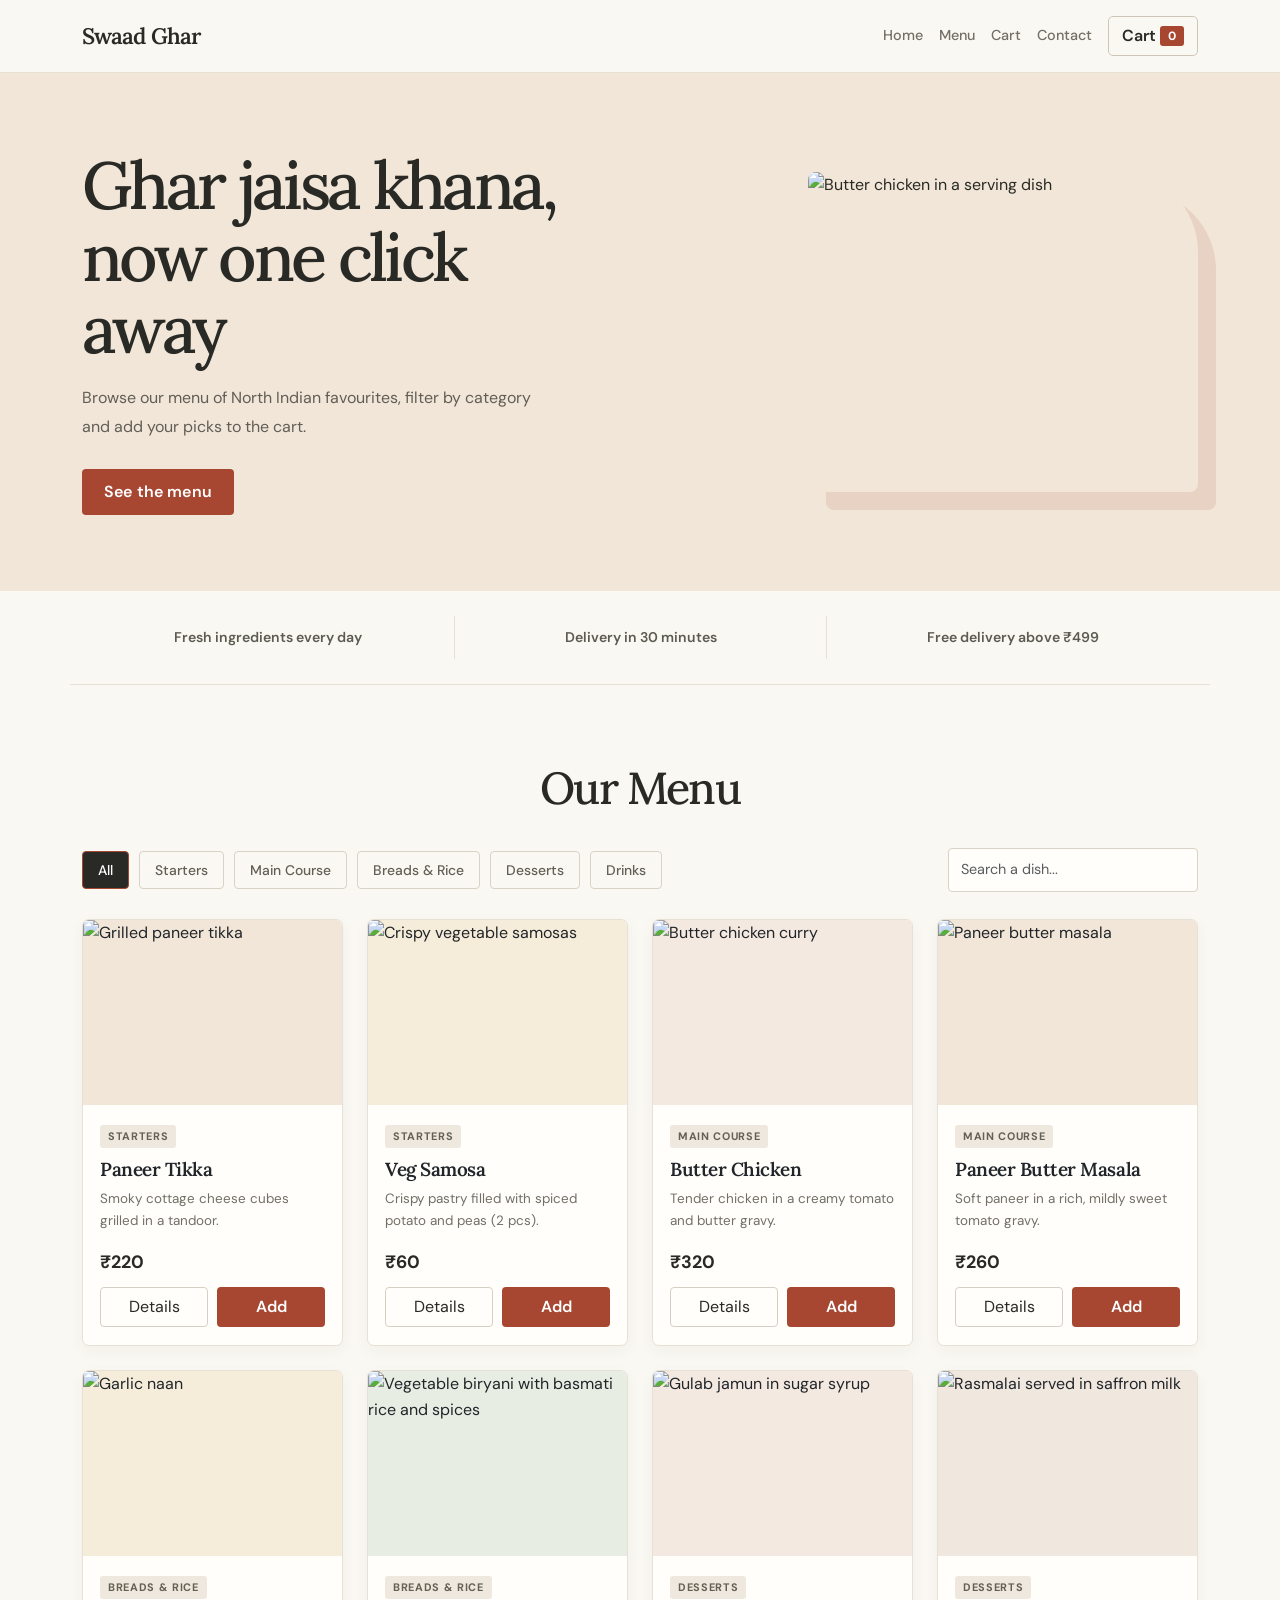
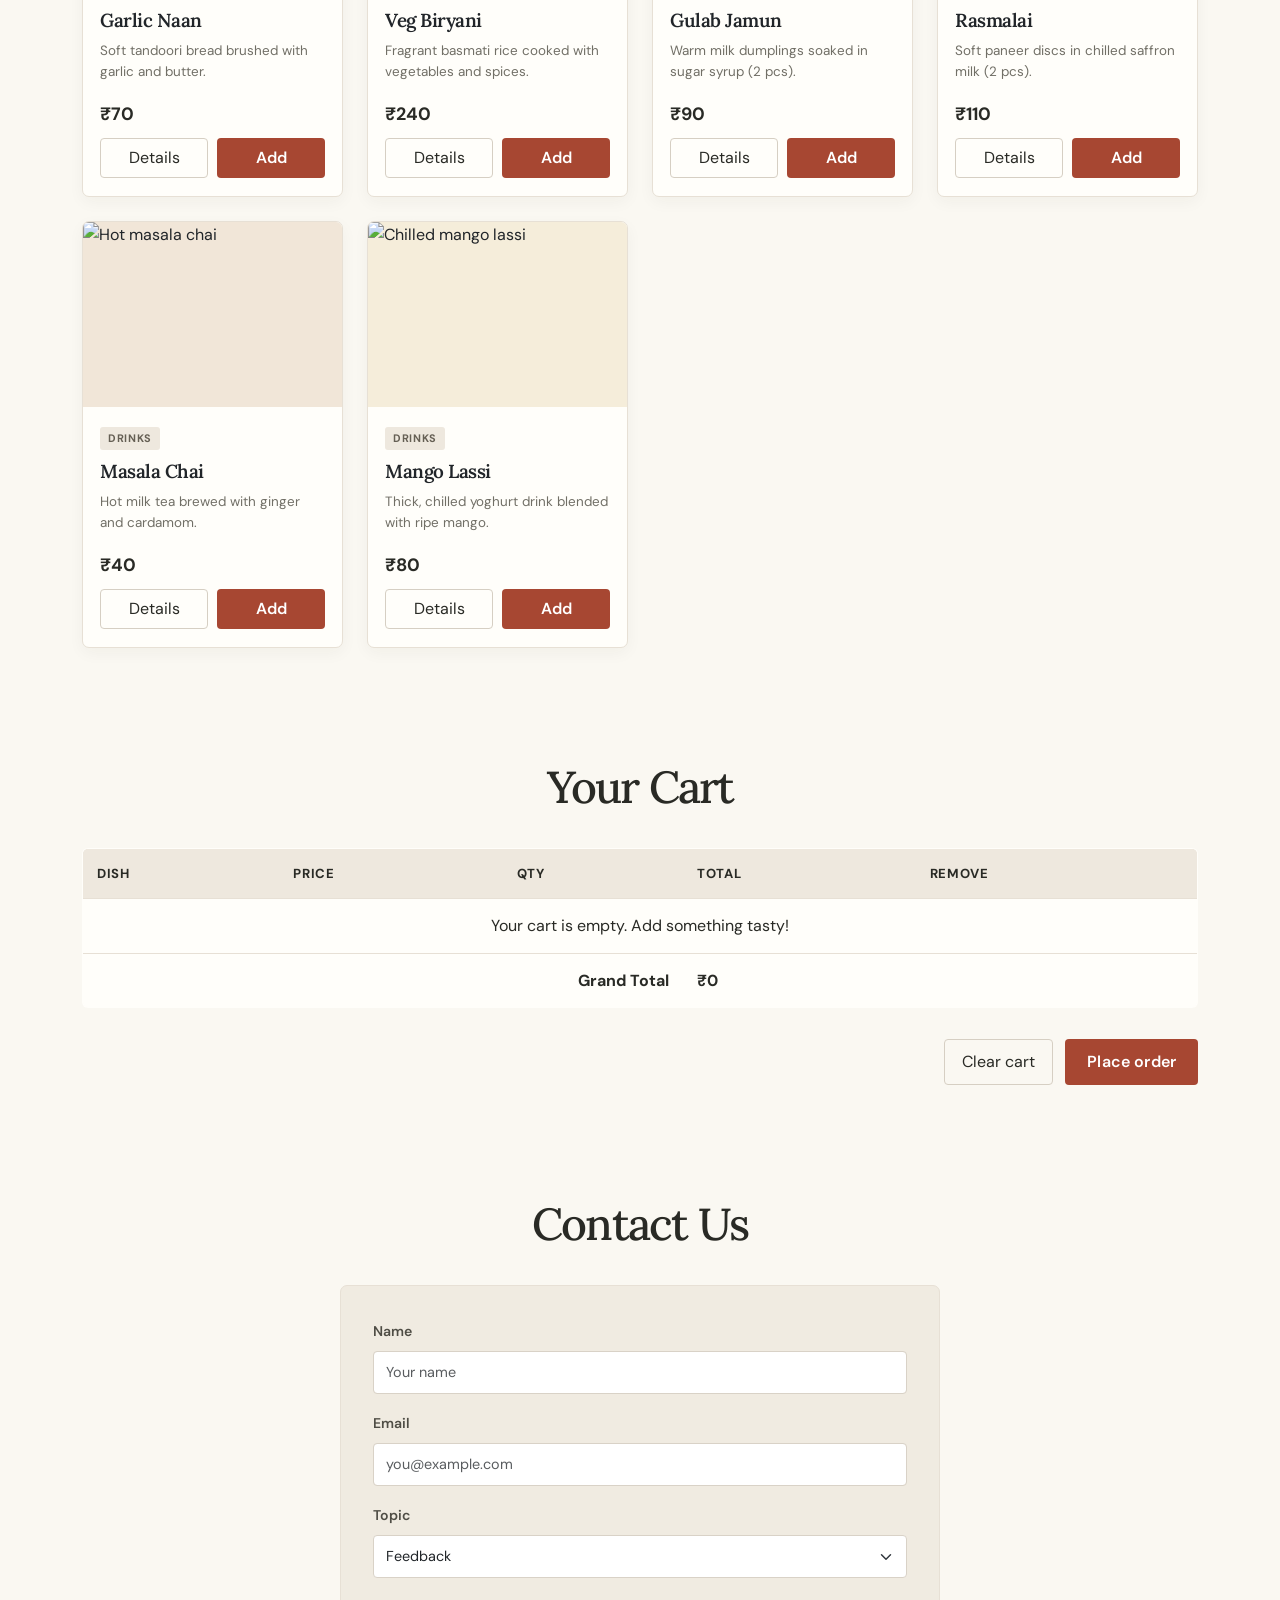
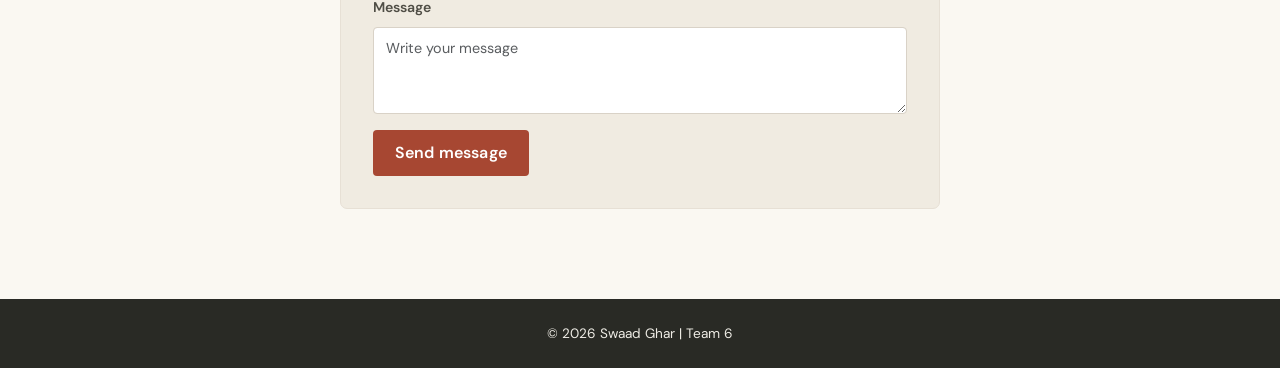
==== index.html @ ea2843ae "Rename index (2).html to index.html" ====
<!DOCTYPE html>
<html lang="en">
<head>
  <meta charset="UTF-8">
  <meta name="viewport" content="width=device-width, initial-scale=1">
  <title>Swaad Ghar - Indian Food Showcase</title>

  <link rel="preconnect" href="https://fonts.googleapis.com">
  <link rel="preconnect" href="https://fonts.gstatic.com" crossorigin>
  <link href="https://fonts.googleapis.com/css2?family=DM+Sans:wght@400;500;600;700&family=Lora:wght@500;600;700&display=swap" rel="stylesheet">
  <!-- Bootstrap 5 CSS -->
  <link href="https://cdn.jsdelivr.net/npm/bootstrap@5.3.3/dist/css/bootstrap.min.css" rel="stylesheet">
  <!-- Our own CSS -->
  <link rel="stylesheet" href="style (3).css">
</head>
<body>

  <!-- ===== NAVBAR (Bootstrap navbar + responsive collapse) ===== -->
  <nav class="navbar navbar-expand-md sticky-top">
    <div class="container">
      <a class="navbar-brand" href="#home">Swaad Ghar</a>
      <button class="navbar-toggler" type="button" data-bs-toggle="collapse" data-bs-target="#menuLinks">
        <span class="navbar-toggler-icon"></span>
      </button>
      <div class="collapse navbar-collapse" id="menuLinks">
        <ul class="navbar-nav ms-auto align-items-md-center">
          <li class="nav-item"><a class="nav-link" href="#home">Home</a></li>
          <li class="nav-item"><a class="nav-link" href="#menu">Menu</a></li>
          <li class="nav-item"><a class="nav-link" href="#cart">Cart</a></li>
          <li class="nav-item"><a class="nav-link" href="#contact">Contact</a></li>
          <li class="nav-item ms-md-2">
            <a class="btn btn-cart-nav" href="#cart">Cart <span id="cartCount" class="badge">0</span></a>
          </li>
        </ul>
      </div>
    </div>
  </nav>

  <!-- ===== HERO (Flexbox) ===== -->
  <header id="home" class="hero">
    <div class="container hero-flex">
      <div class="hero-text">
        <h1>Ghar jaisa khana, now one click away</h1>
        <p>Browse our menu of North Indian favourites, filter by category and add your picks to the cart.</p>
        <a href="#menu" class="btn btn-main">See the menu</a>
      </div>
      <img class="hero-image" src="images/download%20(2).jpg" alt="Butter chicken in a serving dish">
    </div>
  </header>

  <!-- ===== FEATURES (CSS Grid + HTML list) ===== -->
  <section class="container features">
    <ul class="feature-grid">
      <li class="feature-item bg-mint">Fresh ingredients every day</li>
      <li class="feature-item bg-lavender">Delivery in 30 minutes</li>
      <li class="feature-item bg-butter">Free delivery above ₹499</li>
    </ul>
  </section>

  <!-- ===== MENU / PRODUCTS ===== -->
  <section id="menu" class="container section">
    <h2 class="section-title">Our Menu</h2>

    <!-- Filter buttons + search -->
    <div class="filter-bar">
      <div class="filter-buttons">
        <button class="filter-btn active" data-category="all">All</button>
        <button class="filter-btn" data-category="starters">Starters</button>
        <button class="filter-btn" data-category="main">Main Course</button>
        <button class="filter-btn" data-category="bread">Breads &amp; Rice</button>
        <button class="filter-btn" data-category="dessert">Desserts</button>
        <button class="filter-btn" data-category="drink">Drinks</button>
      </div>
      <input type="text" id="searchBox" class="form-control search-box" placeholder="Search a dish...">
    </div>

    <!-- Bootstrap grid of cards: 1 column on mobile, 2 on tablet, 4 on desktop -->
    <div class="row row-cols-1 row-cols-sm-2 row-cols-lg-4 g-4" id="productList">

      <div class="col item" data-category="starters">
        <div class="card food-card h-100">
          <img class="food-img bg-peach" src="images/download.jpg" alt="Grilled paneer tikka">
          <div class="card-body">
            <span class="badge category-badge">Starters</span>
            <h5 class="card-title">Paneer Tikka</h5>
            <p class="card-text">Smoky cottage cheese cubes grilled in a tandoor.</p>
            <p class="price">₹220</p>
            <div class="btn-row">
              <button class="btn btn-details" data-bs-toggle="modal" data-bs-target="#detailModal">Details</button>
              <button class="btn btn-add">Add</button>
            </div>
          </div>
        </div>
      </div>

      <div class="col item" data-category="starters">
        <div class="card food-card h-100">
          <img class="food-img bg-butter" src="images/download%20(1).jpg" alt="Crispy vegetable samosas">
          <div class="card-body">
            <span class="badge category-badge">Starters</span>
            <h5 class="card-title">Veg Samosa</h5>
            <p class="card-text">Crispy pastry filled with spiced potato and peas (2 pcs).</p>
            <p class="price">₹60</p>
            <div class="btn-row">
              <button class="btn btn-details" data-bs-toggle="modal" data-bs-target="#detailModal">Details</button>
              <button class="btn btn-add">Add</button>
            </div>
          </div>
        </div>
      </div>

      <div class="col item" data-category="main">
        <div class="card food-card h-100">
          <img class="food-img bg-pink" src="images/download%20(2).jpg" alt="Butter chicken curry">
          <div class="card-body">
            <span class="badge category-badge">Main Course</span>
            <h5 class="card-title">Butter Chicken</h5>
            <p class="card-text">Tender chicken in a creamy tomato and butter gravy.</p>
            <p class="price">₹320</p>
            <div class="btn-row">
              <button class="btn btn-details" data-bs-toggle="modal" data-bs-target="#detailModal">Details</button>
              <button class="btn btn-add">Add</button>
            </div>
          </div>
        </div>
      </div>

      <div class="col item" data-category="main">
        <div class="card food-card h-100">
          <img class="food-img bg-peach" src="images/download%20(3).jpg" alt="Paneer butter masala">
          <div class="card-body">
            <span class="badge category-badge">Main Course</span>
            <h5 class="card-title">Paneer Butter Masala</h5>
            <p class="card-text">Soft paneer in a rich, mildly sweet tomato gravy.</p>
            <p class="price">₹260</p>
            <div class="btn-row">
              <button class="btn btn-details" data-bs-toggle="modal" data-bs-target="#detailModal">Details</button>
              <button class="btn btn-add">Add</button>
            </div>
          </div>
        </div>
      </div>

      <div class="col item" data-category="bread">
        <div class="card food-card h-100">
          <img class="food-img bg-butter" src="images/download%20(4).jpg" alt="Garlic naan">
          <div class="card-body">
            <span class="badge category-badge">Breads &amp; Rice</span>
            <h5 class="card-title">Garlic Naan</h5>
            <p class="card-text">Soft tandoori bread brushed with garlic and butter.</p>
            <p class="price">₹70</p>
            <div class="btn-row">
              <button class="btn btn-details" data-bs-toggle="modal" data-bs-target="#detailModal">Details</button>
              <button class="btn btn-add">Add</button>
            </div>
          </div>
        </div>
      </div>

      <div class="col item" data-category="bread">
        <div class="card food-card h-100">
          <img class="food-img bg-mint" src="images/download%20(5).jpg" alt="Vegetable biryani with basmati rice and spices">
          <div class="card-body">
            <span class="badge category-badge">Breads &amp; Rice</span>
            <h5 class="card-title">Veg Biryani</h5>
            <p class="card-text">Fragrant basmati rice cooked with vegetables and spices.</p>
            <p class="price">₹240</p>
            <div class="btn-row">
              <button class="btn btn-details" data-bs-toggle="modal" data-bs-target="#detailModal">Details</button>
              <button class="btn btn-add">Add</button>
            </div>
          </div>
        </div>
      </div>

      <div class="col item" data-category="dessert">
        <div class="card food-card h-100">
          <img class="food-img bg-pink" src="images/download%20(6).jpg" alt="Gulab jamun in sugar syrup">
          <div class="card-body">
            <span class="badge category-badge">Desserts</span>
            <h5 class="card-title">Gulab Jamun</h5>
            <p class="card-text">Warm milk dumplings soaked in sugar syrup (2 pcs).</p>
            <p class="price">₹90</p>
            <div class="btn-row">
              <button class="btn btn-details" data-bs-toggle="modal" data-bs-target="#detailModal">Details</button>
              <button class="btn btn-add">Add</button>
            </div>
          </div>
        </div>
      </div>

      <div class="col item" data-category="dessert">
        <div class="card food-card h-100">
          <img class="food-img bg-lavender" src="images/download%20(7).jpg" alt="Rasmalai served in saffron milk">
          <div class="card-body">
            <span class="badge category-badge">Desserts</span>
            <h5 class="card-title">Rasmalai</h5>
            <p class="card-text">Soft paneer discs in chilled saffron milk (2 pcs).</p>
            <p class="price">₹110</p>
            <div class="btn-row">
              <button class="btn btn-details" data-bs-toggle="modal" data-bs-target="#detailModal">Details</button>
              <button class="btn btn-add">Add</button>
            </div>
          </div>
        </div>
      </div>

      <div class="col item" data-category="drink">
        <div class="card food-card h-100">
          <img class="food-img bg-peach" src="images/download%20(8).jpg" alt="Hot masala chai">
          <div class="card-body">
            <span class="badge category-badge">Drinks</span>
            <h5 class="card-title">Masala Chai</h5>
            <p class="card-text">Hot milk tea brewed with ginger and cardamom.</p>
            <p class="price">₹40</p>
            <div class="btn-row">
              <button class="btn btn-details" data-bs-toggle="modal" data-bs-target="#detailModal">Details</button>
              <button class="btn btn-add">Add</button>
            </div>
          </div>
        </div>
      </div>

      <div class="col item" data-category="drink">
        <div class="card food-card h-100">
          <img class="food-img bg-butter" src="images/download%20(9).jpg" alt="Chilled mango lassi">
          <div class="card-body">
            <span class="badge category-badge">Drinks</span>
            <h5 class="card-title">Mango Lassi</h5>
            <p class="card-text">Thick, chilled yoghurt drink blended with ripe mango.</p>
            <p class="price">₹80</p>
            <div class="btn-row">
              <button class="btn btn-details" data-bs-toggle="modal" data-bs-target="#detailModal">Details</button>
              <button class="btn btn-add">Add</button>
            </div>
          </div>
        </div>
      </div>

    </div>

    <p id="noResult" class="text-center mt-4">No dishes found. Try another category or word.</p>
  </section>

  <!-- ===== CART (HTML Table) ===== -->
  <section id="cart" class="container section">
    <h2 class="section-title">Your Cart</h2>
    <div class="table-responsive">
      <table class="table cart-table">
        <thead>
          <tr>
            <th>Dish</th>
            <th>Price</th>
            <th>Qty</th>
            <th>Total</th>
            <th>Remove</th>
          </tr>
        </thead>
        <tbody id="cartBody">
          <tr id="emptyRow"><td colspan="5" class="text-center">Your cart is empty. Add something tasty!</td></tr>
        </tbody>
        <tfoot>
          <tr>
            <td colspan="3" class="text-end"><strong>Grand Total</strong></td>
            <td colspan="2"><strong id="grandTotal">₹0</strong></td>
          </tr>
        </tfoot>
      </table>
    </div>
    <div class="cart-actions">
      <button id="clearCart" class="btn btn-details">Clear cart</button>
      <button id="placeOrder" class="btn btn-main">Place order</button>
    </div>
    <p id="orderMsg" class="success-msg"></p>
  </section>

  <!-- ===== CONTACT FORM (HTML Form) ===== -->
  <section id="contact" class="container section">
    <h2 class="section-title">Contact Us</h2>
    <div class="form-box">
      <form id="contactForm">
        <div class="mb-3">
          <label for="name" class="form-label">Name</label>
          <input type="text" id="name" class="form-control" placeholder="Your name">
        </div>
        <div class="mb-3">
          <label for="email" class="form-label">Email</label>
          <input type="email" id="email" class="form-control" placeholder="you@example.com">
        </div>
        <div class="mb-3">
          <label for="topic" class="form-label">Topic</label>
          <select id="topic" class="form-select">
            <option>Feedback</option>
            <option>Order issue</option>
            <option>Bulk order</option>
          </select>
        </div>
        <div class="mb-3">
          <label for="message" class="form-label">Message</label>
          <textarea id="message" rows="3" class="form-control" placeholder="Write your message"></textarea>
        </div>
        <button type="submit" class="btn btn-main">Send message</button>
        <p id="formMsg" class="success-msg"></p>
      </form>
    </div>
  </section>

  <!-- ===== FOOTER ===== -->
  <footer class="footer">
    <p>&copy; 2026 Swaad Ghar | Team 6</p>
  </footer>

  <!-- ===== DETAILS MODAL (Bootstrap) ===== -->
  <div class="modal fade" id="detailModal" tabindex="-1">
    <div class="modal-dialog modal-dialog-centered">
      <div class="modal-content">
        <div class="modal-header">
          <h5 class="modal-title" id="modalTitle"></h5>
          <button type="button" class="btn-close" data-bs-dismiss="modal"></button>
        </div>
        <div class="modal-body text-center">
          <img id="modalImg" class="modal-image" alt="">
          <p><span id="modalCat" class="badge category-badge"></span></p>
          <p id="modalDesc"></p>
          <p class="price" id="modalPrice"></p>
        </div>
        <div class="modal-footer">
          <button class="btn btn-add" id="modalAdd" data-bs-dismiss="modal">Add to cart</button>
        </div>
      </div>
    </div>
  </div>

  <!-- jQuery + Bootstrap JS -->
  <script src="https://code.jquery.com/jquery-3.7.1.min.js"></script>
  <script src="https://cdn.jsdelivr.net/npm/bootstrap@5.3.3/dist/js/bootstrap.bundle.min.js"></script>

  <script>
    $(document).ready(function () {

      var cart = [];          // list of {name, price, qty}
      var currentDish = null; // dish shown in the modal

      // Show price as rupees, e.g. 1250 -> ₹1,250
      function rupees(n) {
        return "₹" + n.toLocaleString("en-IN");
      }

      // Read dish details from a card using jQuery selectors
      function getDish(card) {
        return {
          name: card.find(".card-title").text(),
          price: parseInt(card.find(".price").text().replace("₹", "")),
          desc: card.find(".card-text").text(),
          cat: card.find(".category-badge").text(),
          image: card.find(".food-img").attr("src"),
          imageAlt: card.find(".food-img").attr("alt") || ""
        };
      }

      // ---------- 1. FILTER BY CATEGORY ----------
      $(".filter-btn").click(function () {
        $(".filter-btn").removeClass("active");
        $(this).addClass("active");

        var category = $(this).data("category");
        $("#searchBox").val("");

        if (category === "all") {
          $(".item").show();
        } else {
          $(".item").hide();
          $(".item[data-category='" + category + "']").show();
        }
        checkEmpty();
      });

      // ---------- 2. SEARCH ----------
      $("#searchBox").on("keyup", function () {
        var text = $(this).val().toLowerCase();
        $(".filter-btn").removeClass("active");
        $(".filter-btn[data-category='all']").addClass("active");

        $(".item").each(function () {
          var name = $(this).find(".card-title").text().toLowerCase();
          $(this).toggle(name.indexOf(text) > -1);
        });
        checkEmpty();
      });

      function checkEmpty() {
        $("#noResult").toggle($(".item:visible").length === 0);
      }

      // ---------- 3. DETAILS MODAL ----------
      $(".btn-details[data-bs-toggle]").click(function () {
        currentDish = getDish($(this).closest(".card"));
        $("#modalTitle").text(currentDish.name);
        if (currentDish.image) {
          $("#modalImg").attr("src", currentDish.image).attr("alt", currentDish.imageAlt).show();
        } else {
          $("#modalImg").hide();
        }
        $("#modalCat").text(currentDish.cat);
        $("#modalDesc").text(currentDish.desc);
        $("#modalPrice").text(rupees(currentDish.price));
      });

      $("#modalAdd").click(function () {
        addToCart(currentDish);
      });

      // ---------- 4. CART ----------
      $(".btn-add").not("#modalAdd").click(function () {
        addToCart(getDish($(this).closest(".card")));
      });

      function addToCart(dish) {
        var found = false;
        $.each(cart, function (i, item) {
          if (item.name === dish.name) {
            item.qty++;
            found = true;
          }
        });
        if (!found) {
          cart.push({ name: dish.name, price: dish.price, qty: 1 });
        }
        showCart();
      }

      function showCart() {
        $("#cartBody").empty();   // clear old rows
        var total = 0, count = 0;

        if (cart.length === 0) {
          $("#cartBody").append('<tr><td colspan="5" class="text-center">Your cart is empty. Add something tasty!</td></tr>');
        }

        $.each(cart, function (i, item) {
          var rowTotal = item.price * item.qty;
          total += rowTotal;
          count += item.qty;
          $("#cartBody").append(
            "<tr>" +
              "<td>" + item.name + "</td>" +
              "<td>" + rupees(item.price) + "</td>" +
              "<td>" + item.qty + "</td>" +
              "<td>" + rupees(rowTotal) + "</td>" +
              '<td><button class="btn btn-remove" data-index="' + i + '">X</button></td>' +
            "</tr>"
          );
        });

        $("#grandTotal").text(rupees(total));
        $("#cartCount").text(count);
      }

      // Remove button (rows are created later, so we use event delegation)
      $("#cartBody").on("click", ".btn-remove", function () {
        cart.splice($(this).data("index"), 1);
        showCart();
      });

      $("#clearCart").click(function () {
        cart = [];
        $("#orderMsg").hide();
        showCart();
      });

      $("#placeOrder").click(function () {
        if (cart.length === 0) {
          $("#orderMsg").text("Please add at least one dish first.").addClass("error").fadeIn();
        } else {
          $("#orderMsg").text("Thank you! Your order of " + $("#grandTotal").text() + " has been placed.").removeClass("error").fadeIn();
          cart = [];
          showCart();
        }
      });

      // ---------- 5. CONTACT FORM ----------
      $("#contactForm").submit(function (e) {
        e.preventDefault();
        var name = $("#name").val().trim();
        var email = $("#email").val().trim();
        var message = $("#message").val().trim();

        if (name === "" || email === "" || message === "") {
          $("#formMsg").text("Please fill in all the fields.").addClass("error").fadeIn();
        } else {
          $("#formMsg").text("Thanks " + name + ", we got your message!").removeClass("error").fadeIn();
          this.reset();
        }
      });

    });
  </script>
</body>
</html>
---- style (3).css ----
/* ===== Warm, restrained palette ===== */
:root {
  --peach: #f1e6d8;
  --mint: #e8ede3;
  --lavender: #f0e8df;
  --butter: #f5edda;
  --pink: #f4e9e1;
  --sky: #e8ece8;
  --text: #292a25;
  --muted: #716f66;
  --accent: #a74732;
  --accent-dark: #853a2a;
  --bg: #faf8f2;
  --line: #e7e0d5;
}

/* ===== Box model: every element counts padding + border inside its width ===== */
* {
  box-sizing: border-box;
}

body {
  margin: 0;
  font-family: "DM Sans", "Segoe UI", Arial, sans-serif;
  background-color: var(--bg);
  color: var(--text);
  line-height: 1.6;
}

h1,
h2,
h3,
.navbar-brand,
.card-title,
.modal-title {
  font-family: "Lora", Georgia, serif;
}

html {
  scroll-behavior: smooth;
  scroll-padding-top: 70px;   /* so sticky navbar does not hide section titles */
}

/* Background helper classes */
.bg-peach    { background-color: var(--peach); }
.bg-mint     { background-color: var(--mint); }
.bg-lavender { background-color: var(--lavender); }
.bg-butter   { background-color: var(--butter); }
.bg-pink     { background-color: var(--pink); }

/* ===== Navbar ===== */
.navbar {
  background-color: rgba(250, 248, 242, 0.97);
  padding: 13px 0;
  border-bottom: 1px solid var(--line);
}

.navbar-brand {
  font-size: 1.4rem;
  font-weight: 600;
  letter-spacing: -0.04em;
  color: var(--text);
}

.navbar-brand:hover {
  color: var(--accent-dark);
}

.nav-link {
  color: var(--muted);
  font-size: 0.9rem;
  font-weight: 500;
  padding: 8px 12px;
}

.nav-link:hover {
  color: var(--accent-dark);
}

.btn-cart-nav {
  background-color: transparent;
  color: var(--text);
  border: 1px solid #cfc5b7;
  border-radius: 5px;
  font-weight: 600;
  padding: 7px 13px;
}

.btn-cart-nav .badge {
  background-color: var(--accent);
  border-radius: 3px;
}

/* ===== Hero (Flexbox) ===== */
.hero {
  background-color: var(--peach);
  padding: 76px 0;
}

.hero-flex {
  display: flex;
  align-items: center;
  justify-content: space-between;
  gap: 30px;
}

.hero-text {
  max-width: 540px;
}

.hero-text h1 {
  max-width: 610px;
  font-size: clamp(2.8rem, 5.2vw, 4.6rem);
  font-weight: 500;
  line-height: 1.08;
  letter-spacing: -0.055em;
  margin-bottom: 20px;
}

.hero-text p {
  max-width: 480px;
  color: #625e55;
  font-size: 1rem;
  line-height: 1.8;
  margin-bottom: 27px;
}

.hero-image {
  width: min(36vw, 390px);
  height: 320px;
  border-radius: 8px 80px 8px 8px;
  object-fit: cover;
  box-shadow: 18px 18px 0 rgba(167, 71, 50, 0.12);
  flex-shrink: 0;
}

/* ===== Buttons ===== */
.btn-main {
  background-color: var(--accent);
  color: #fff;
  border: none;
  border-radius: 4px;
  padding: 11px 22px;
  font-weight: 600;
  letter-spacing: 0.01em;
}

.btn-main:hover {
  background-color: var(--accent-dark);
  color: #fff;
}

.btn-add {
  background-color: var(--accent);
  color: #fff;
  border-radius: 4px;
  padding: 7px 17px;
  font-weight: 600;
}

.btn-add:hover {
  background-color: var(--accent-dark);
  color: #fff;
}

.btn-details {
  background-color: transparent;
  color: var(--text);
  border: 1px solid #d6cfc3;
  border-radius: 4px;
  padding: 7px 17px;
}

.btn-details:hover {
  background-color: #eee8de;
  color: var(--text);
}

.btn-remove {
  background-color: #f4e9e1;
  color: var(--accent-dark);
  padding: 3px 11px;
  border-radius: 4px;
}

/* ===== Features (CSS Grid) ===== */
.features {
  margin-top: 0;
  padding-top: 25px;
  padding-bottom: 25px;
  border-bottom: 1px solid var(--line);
}

.feature-grid {
  list-style: none;       /* remove bullets */
  padding: 0;
  margin: 0;
  display: grid;
  grid-template-columns: repeat(3, 1fr);
  gap: 0;
}

.feature-item {
  padding: 10px 20px;
  text-align: center;
  font-size: 0.88rem;
  font-weight: 600;
  color: #5c5b52;
  background: transparent;
}

.feature-item + .feature-item {
  border-left: 1px solid var(--line);
}

/* ===== Sections ===== */
.section {
  padding-top: 76px;
  padding-bottom: 36px;
}

.section-title {
  text-align: center;
  font-size: clamp(2rem, 3.5vw, 2.8rem);
  font-weight: 500;
  letter-spacing: -0.04em;
  margin-bottom: 34px;
}

/* ===== Filter bar ===== */
.filter-bar {
  display: flex;
  flex-wrap: wrap;
  justify-content: space-between;
  align-items: center;
  gap: 15px;
  margin-bottom: 27px;
}

.filter-buttons {
  display: flex;
  flex-wrap: wrap;
  gap: 10px;
}

.filter-btn {
  background-color: transparent;
  border: 1px solid #d9d2c7;
  color: #625f56;
  border-radius: 4px;
  padding: 7px 15px;
  font-size: 0.87rem;
  font-weight: 500;
  cursor: pointer;
  transition: background-color 0.2s, color 0.2s, border-color 0.2s;
}

.filter-btn:hover {
  background-color: #eee8de;
}

.filter-btn.active {
  background-color: var(--text);
  border-color: var(--accent);
  color: #fff;
}

.search-box {
  max-width: 250px;
  border-radius: 4px;
  border: 1px solid #d9d2c7;
  background: #fffefa;
  padding: 9px 14px;
  font-size: 0.9rem;
}

.search-box:focus {
  border-color: var(--accent);
  box-shadow: 0 0 0 3px rgba(167, 71, 50, 0.1);
}

/* ===== Product cards ===== */
.food-card {
  border: 1px solid var(--line);
  border-radius: 7px;
  overflow: hidden;
  background-color: #fffefa;
  box-shadow: 0 5px 16px rgba(53, 43, 29, 0.045);
  transition: transform 0.22s ease, box-shadow 0.22s ease;
}

.food-card:hover {
  transform: translateY(-4px);
  box-shadow: 0 12px 24px rgba(53, 43, 29, 0.1);
}

.food-img {
  display: block;
  width: 100%;
  height: 185px;
  object-fit: cover;
  object-position: center;
}

.card-body {
  padding: 17px 17px 18px;
}

.category-badge {
  background-color: #eee8de;
  color: #655f54;
  font-size: 0.68rem;
  font-weight: 700;
  letter-spacing: 0.06em;
  text-transform: uppercase;
  border-radius: 3px;
  padding: 6px 8px;
}

.card-title {
  margin-top: 10px;
  font-size: 1.18rem;
  font-weight: 600;
  letter-spacing: -0.025em;
}

.card-text {
  min-height: 44px;
  color: var(--muted);
  font-size: 0.84rem;
  line-height: 1.6;
}

.price {
  font-size: 1.12rem;
  font-weight: 700;
  color: var(--text);
  margin-bottom: 10px;
}

.btn-row {
  display: flex;
  gap: 9px;
}

.btn-row .btn {
  flex: 1;
}

#noResult {
  display: none;
  background-color: var(--butter);
  padding: 16px;
  border-radius: 5px;
  color: var(--muted);
}

/* ===== Cart table ===== */
.cart-table {
  background-color: #fffefa;
  border-radius: 6px;
  overflow: hidden;
  --bs-table-bg: #fffefa;
  --bs-table-color: var(--text);
  border: 1px solid var(--line);
}

.cart-table thead {
  background-color: #eee8de;
  --bs-table-bg: #eee8de;
  color: #565249;
  font-size: 0.82rem;
  text-transform: uppercase;
  letter-spacing: 0.05em;
}

.cart-table th,
.cart-table td {
  padding: 14px;
  vertical-align: middle;
}

.cart-actions {
  display: flex;
  justify-content: flex-end;
  gap: 12px;
  margin-top: 15px;
}

/* ===== Form ===== */
.form-box {
  max-width: 600px;
  margin: 0 auto;
  background-color: #f0ebe1;
  padding: 32px;
  border: 1px solid var(--line);
  border-radius: 7px;
}

.form-label {
  color: #4f4d45;
  font-size: 0.88rem;
  font-weight: 600;
}

.form-control,
.form-select {
  border-radius: 4px;
  border: 1px solid #d9d2c7;
  padding: 10px 12px;
  font-size: 0.9rem;
}

.form-control:focus,
.form-select:focus {
  border-color: var(--accent);
  box-shadow: 0 0 0 3px rgba(167, 71, 50, 0.1);
}

/* Messages shown by jQuery */
.success-msg {
  display: none;
  margin-top: 15px;
  padding: 11px 14px;
  background-color: var(--mint);
  border-radius: 4px;
  font-size: 0.9rem;
}

.success-msg.error {
  background-color: var(--pink);
}

/* ===== Modal ===== */
.modal-image {
  display: block;
  width: 100%;
  max-height: 250px;
  object-fit: cover;
  border-radius: 5px;
  margin-bottom: 1rem;
}

.modal-content {
  border: 1px solid var(--line);
  border-radius: 7px;
  background-color: var(--bg);
}

.modal-header,
.modal-footer {
  border-color: var(--line);
}

.modal-title {
  font-size: 1.35rem;
}

.modal-body > p {
  color: var(--muted);
}

/* ===== Footer ===== */
.footer {
  margin-top: 54px;
  padding: 24px 20px;
  text-align: center;
  background-color: #292a25;
  color: #eeece5;
  font-size: 0.85rem;
}

.footer p {
  margin: 0;
}

/* ===== Responsive: Tablet ===== */
@media (max-width: 991px) {
  .hero-text h1 {
    font-size: 3rem;
  }

  .hero-image {
    width: 34vw;
    height: 280px;
  }
}

/* ===== Responsive: Mobile ===== */
@media (max-width: 767px) {
  .hero {
    padding: 48px 0 56px;
  }

  .hero-flex {
    flex-direction: column-reverse;   /* image on top, text below */
    text-align: center;
  }

  .hero-text h1 {
    max-width: 560px;
    margin-left: auto;
    margin-right: auto;
    font-size: clamp(2.5rem, 9vw, 3.6rem);
  }

  .hero-text p {
    margin-left: auto;
    margin-right: auto;
  }

  .hero-image {
    width: min(100%, 390px);
    height: 260px;
    border-radius: 6px 60px 6px 6px;
  }

  .feature-grid {
    grid-template-columns: 1fr;       /* stack the 3 boxes */
  }

  .feature-item + .feature-item {
    border-left: 0;
    border-top: 1px solid var(--line);
  }

  .filter-bar {
    flex-direction: column;
    align-items: stretch;
  }

  .search-box {
    max-width: 100%;
  }

  .cart-actions {
    justify-content: center;
  }

  .form-box {
    padding: 22px;
  }

  .food-img {
    height: 210px;
  }
}
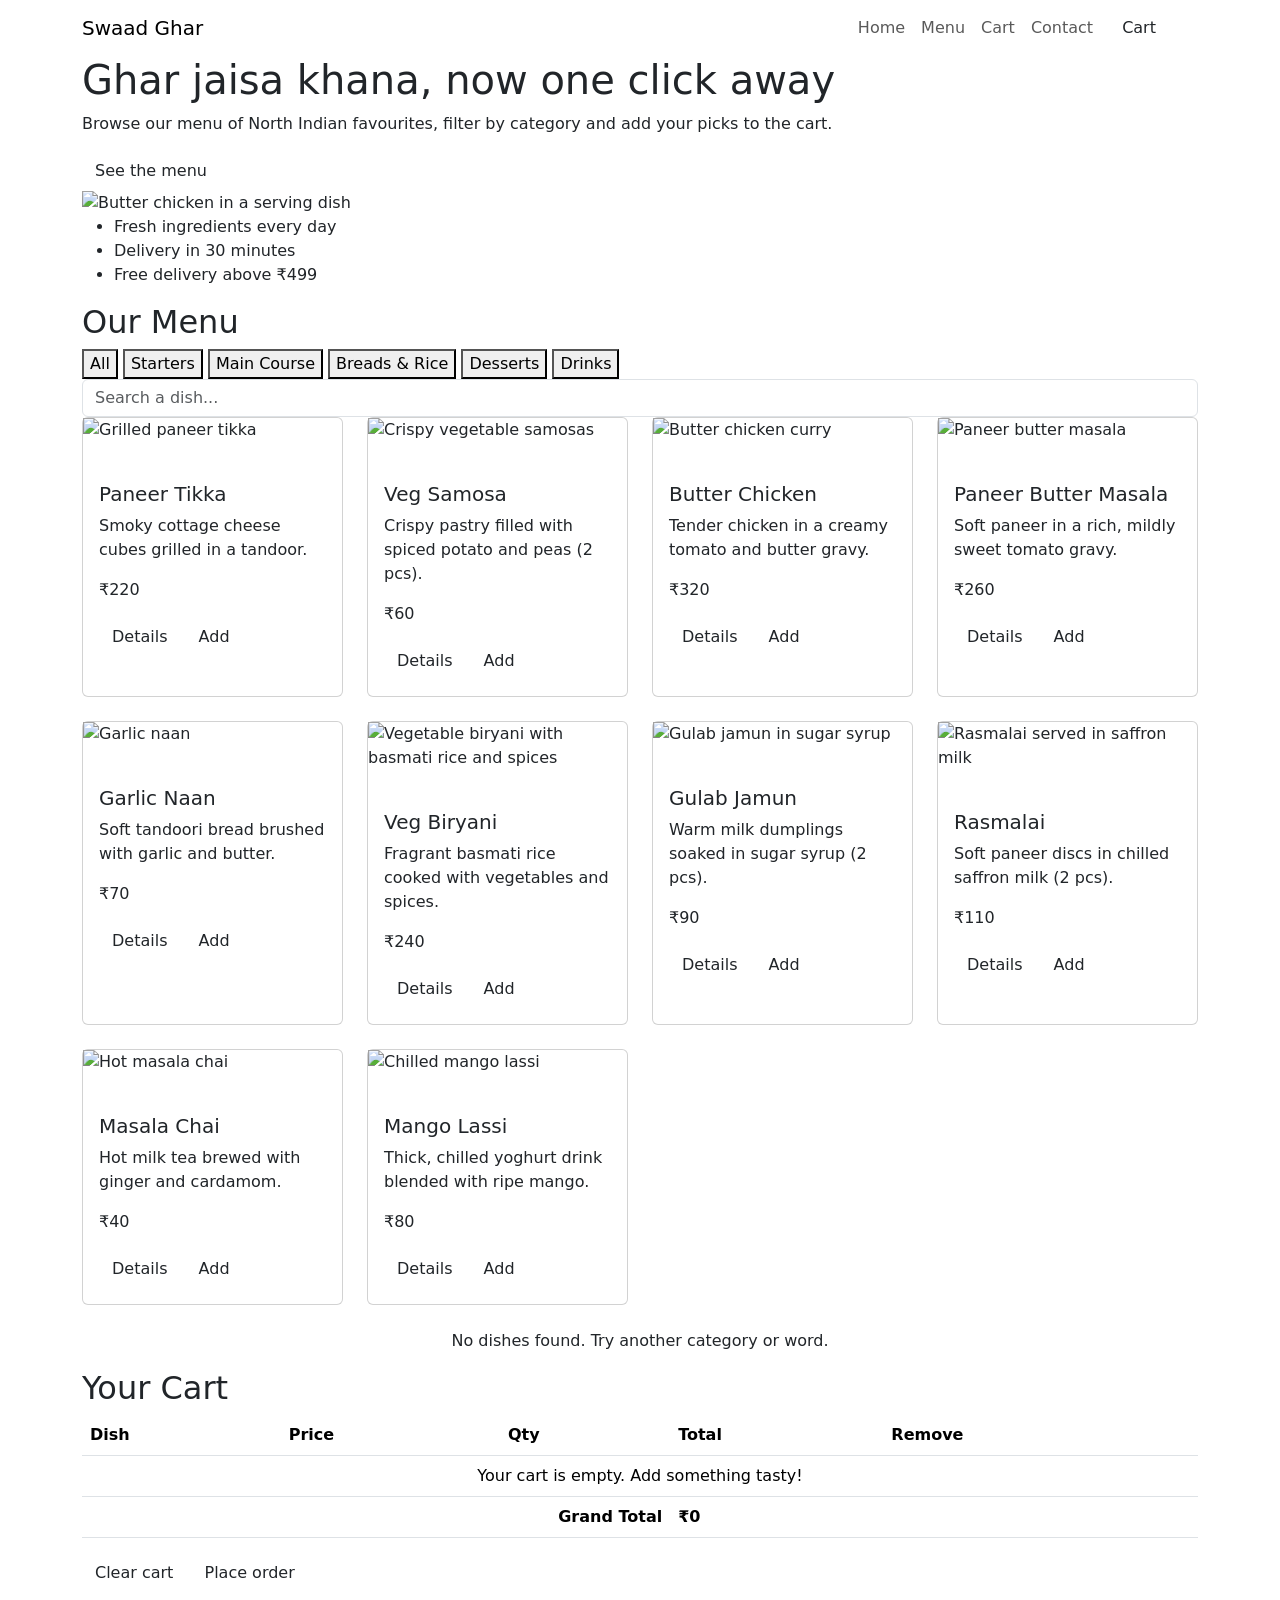
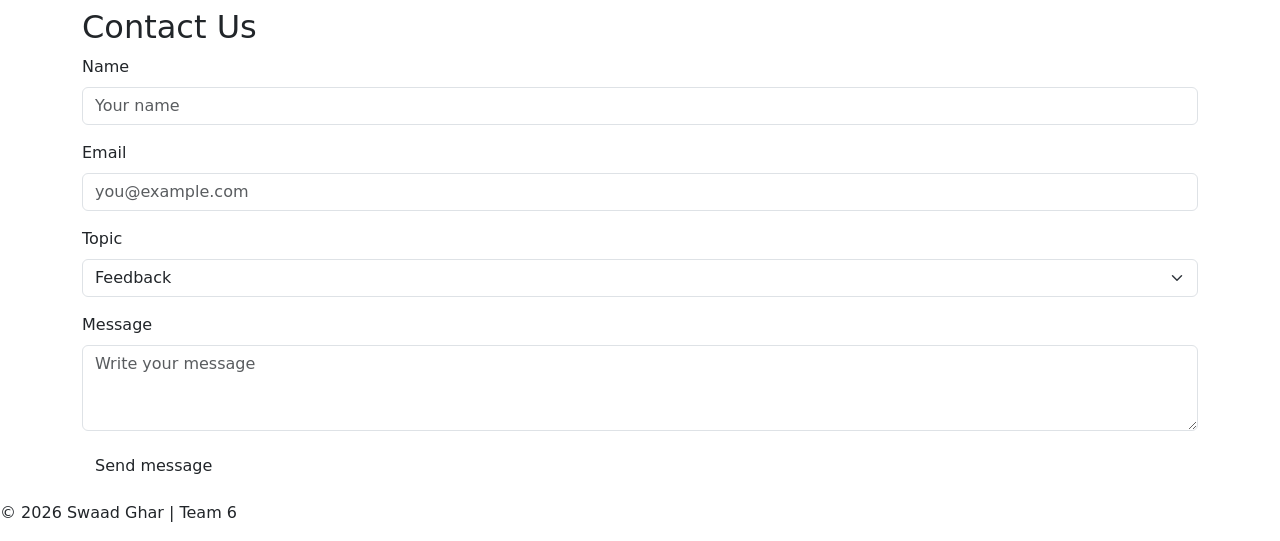
==== commit afc753c6: "Fix stylesheet link to use style.css" ====
--- a/index.html
+++ b/index.html
@@ -11,7 +11,7 @@
   <!-- Bootstrap 5 CSS -->
   <link href="https://cdn.jsdelivr.net/npm/bootstrap@5.3.3/dist/css/bootstrap.min.css" rel="stylesheet">
   <!-- Our own CSS -->
-  <link rel="stylesheet" href="style (3).css">
+  <link rel="stylesheet" href="style.css">
 </head>
 <body>
 
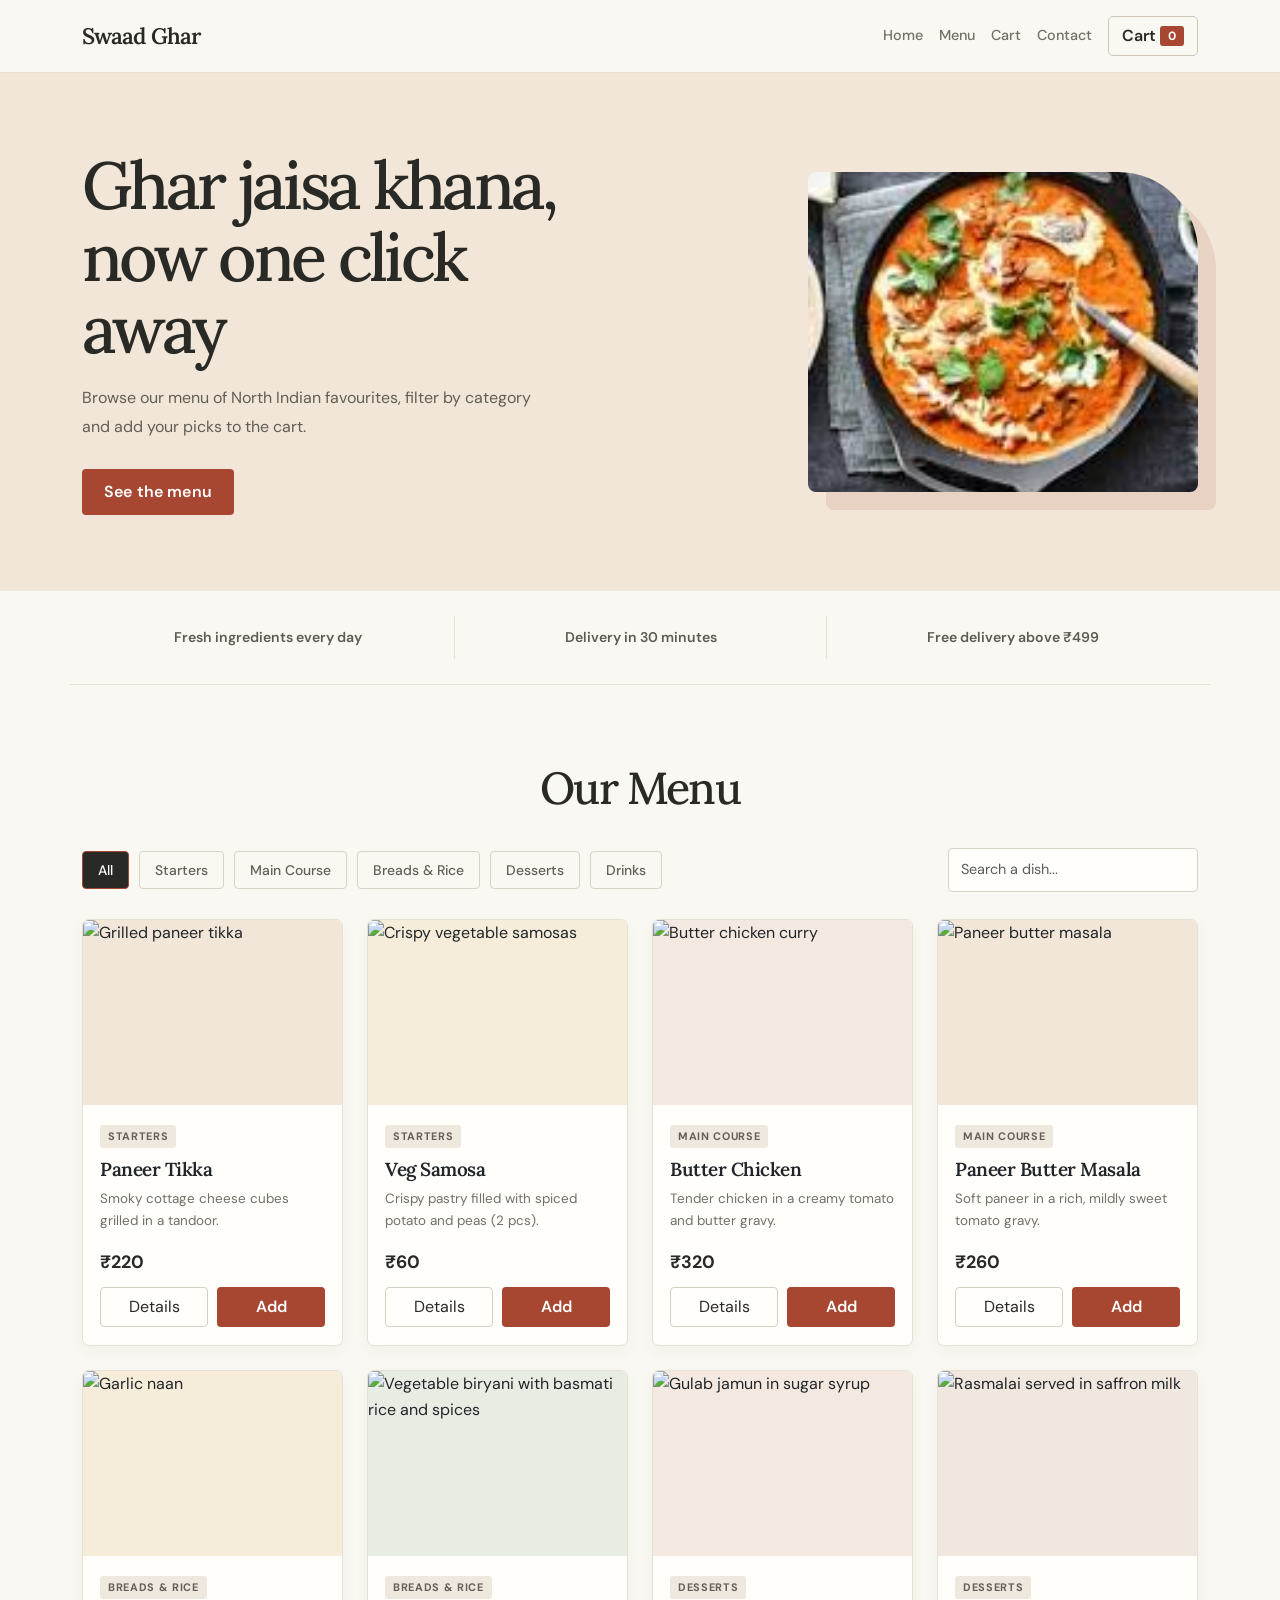
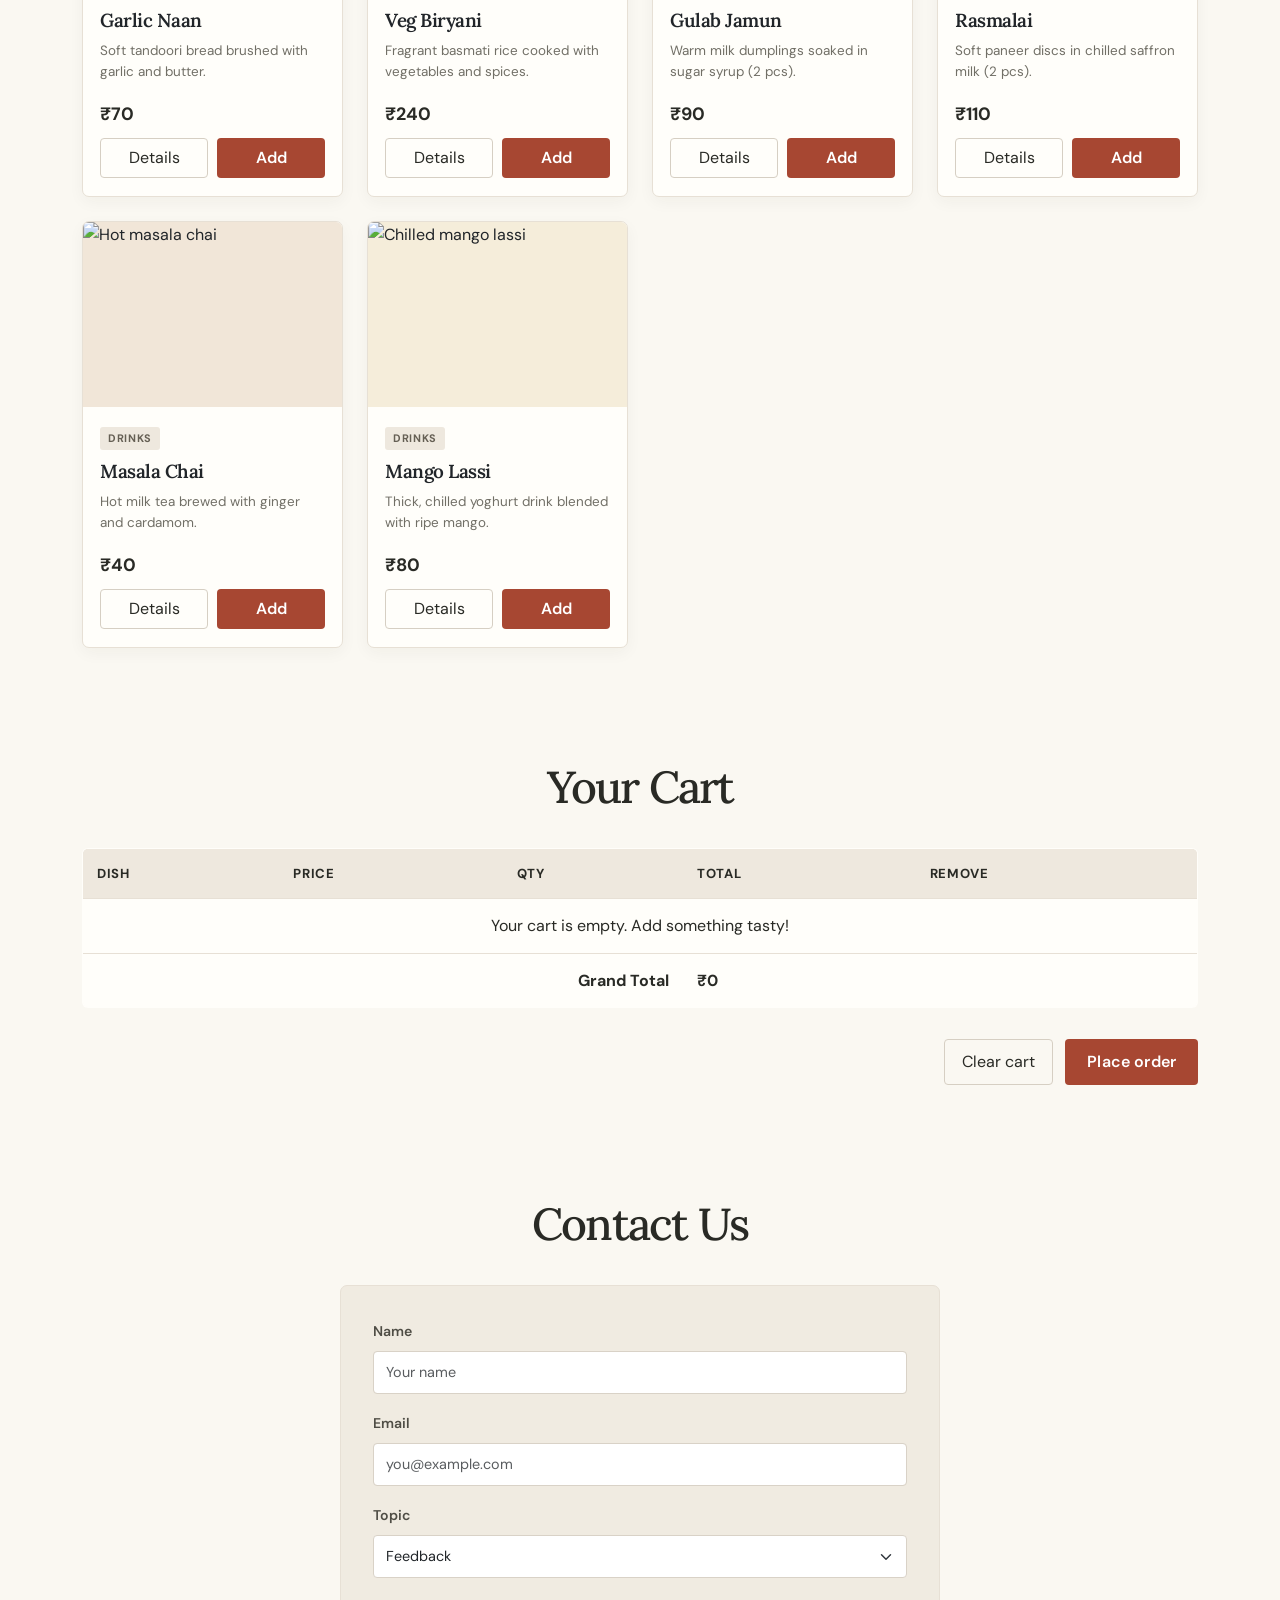
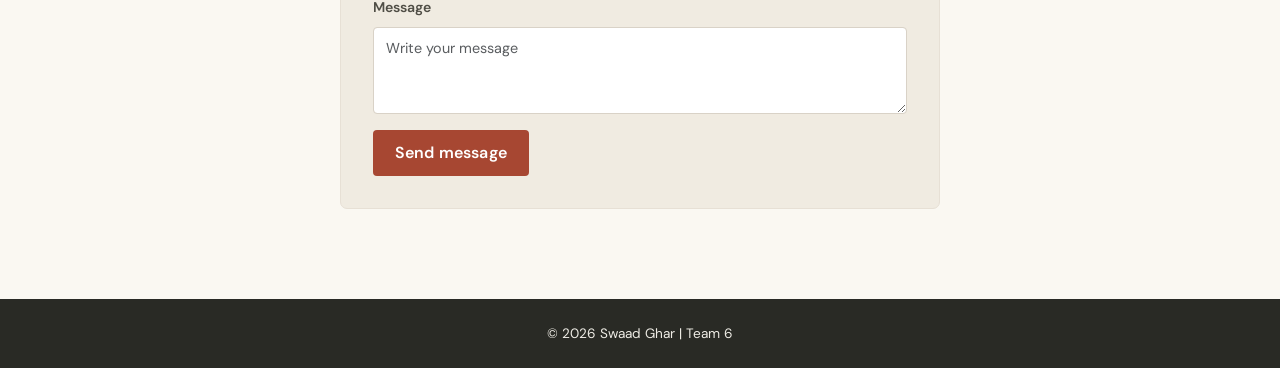
==== commit bb1d1136: "Update index.html" ====
--- a/index.html
+++ b/index.html
@@ -44,7 +44,7 @@
         <p>Browse our menu of North Indian favourites, filter by category and add your picks to the cart.</p>
         <a href="#menu" class="btn btn-main">See the menu</a>
       </div>
-      <img class="hero-image" src="images/download%20(2).jpg" alt="Butter chicken in a serving dish">
+      <img class="hero-image" src="download%20(2).jpg" alt="Butter chicken in a serving dish">
     </div>
   </header>
 
--- a/style.css
+++ b/style.css
@@ -0,0 +1,547 @@
+/* ===== Warm, restrained palette ===== */
+:root {
+  --peach: #f1e6d8;
+  --mint: #e8ede3;
+  --lavender: #f0e8df;
+  --butter: #f5edda;
+  --pink: #f4e9e1;
+  --sky: #e8ece8;
+  --text: #292a25;
+  --muted: #716f66;
+  --accent: #a74732;
+  --accent-dark: #853a2a;
+  --bg: #faf8f2;
+  --line: #e7e0d5;
+}
+
+/* ===== Box model: every element counts padding + border inside its width ===== */
+* {
+  box-sizing: border-box;
+}
+
+body {
+  margin: 0;
+  font-family: "DM Sans", "Segoe UI", Arial, sans-serif;
+  background-color: var(--bg);
+  color: var(--text);
+  line-height: 1.6;
+}
+
+h1,
+h2,
+h3,
+.navbar-brand,
+.card-title,
+.modal-title {
+  font-family: "Lora", Georgia, serif;
+}
+
+html {
+  scroll-behavior: smooth;
+  scroll-padding-top: 70px;   /* so sticky navbar does not hide section titles */
+}
+
+/* Background helper classes */
+.bg-peach    { background-color: var(--peach); }
+.bg-mint     { background-color: var(--mint); }
+.bg-lavender { background-color: var(--lavender); }
+.bg-butter   { background-color: var(--butter); }
+.bg-pink     { background-color: var(--pink); }
+
+/* ===== Navbar ===== */
+.navbar {
+  background-color: rgba(250, 248, 242, 0.97);
+  padding: 13px 0;
+  border-bottom: 1px solid var(--line);
+}
+
+.navbar-brand {
+  font-size: 1.4rem;
+  font-weight: 600;
+  letter-spacing: -0.04em;
+  color: var(--text);
+}
+
+.navbar-brand:hover {
+  color: var(--accent-dark);
+}
+
+.nav-link {
+  color: var(--muted);
+  font-size: 0.9rem;
+  font-weight: 500;
+  padding: 8px 12px;
+}
+
+.nav-link:hover {
+  color: var(--accent-dark);
+}
+
+.btn-cart-nav {
+  background-color: transparent;
+  color: var(--text);
+  border: 1px solid #cfc5b7;
+  border-radius: 5px;
+  font-weight: 600;
+  padding: 7px 13px;
+}
+
+.btn-cart-nav .badge {
+  background-color: var(--accent);
+  border-radius: 3px;
+}
+
+/* ===== Hero (Flexbox) ===== */
+.hero {
+  background-color: var(--peach);
+  padding: 76px 0;
+}
+
+.hero-flex {
+  display: flex;
+  align-items: center;
+  justify-content: space-between;
+  gap: 30px;
+}
+
+.hero-text {
+  max-width: 540px;
+}
+
+.hero-text h1 {
+  max-width: 610px;
+  font-size: clamp(2.8rem, 5.2vw, 4.6rem);
+  font-weight: 500;
+  line-height: 1.08;
+  letter-spacing: -0.055em;
+  margin-bottom: 20px;
+}
+
+.hero-text p {
+  max-width: 480px;
+  color: #625e55;
+  font-size: 1rem;
+  line-height: 1.8;
+  margin-bottom: 27px;
+}
+
+.hero-image {
+  width: min(36vw, 390px);
+  height: 320px;
+  border-radius: 8px 80px 8px 8px;
+  object-fit: cover;
+  box-shadow: 18px 18px 0 rgba(167, 71, 50, 0.12);
+  flex-shrink: 0;
+}
+
+/* ===== Buttons ===== */
+.btn-main {
+  background-color: var(--accent);
+  color: #fff;
+  border: none;
+  border-radius: 4px;
+  padding: 11px 22px;
+  font-weight: 600;
+  letter-spacing: 0.01em;
+}
+
+.btn-main:hover {
+  background-color: var(--accent-dark);
+  color: #fff;
+}
+
+.btn-add {
+  background-color: var(--accent);
+  color: #fff;
+  border-radius: 4px;
+  padding: 7px 17px;
+  font-weight: 600;
+}
+
+.btn-add:hover {
+  background-color: var(--accent-dark);
+  color: #fff;
+}
+
+.btn-details {
+  background-color: transparent;
+  color: var(--text);
+  border: 1px solid #d6cfc3;
+  border-radius: 4px;
+  padding: 7px 17px;
+}
+
+.btn-details:hover {
+  background-color: #eee8de;
+  color: var(--text);
+}
+
+.btn-remove {
+  background-color: #f4e9e1;
+  color: var(--accent-dark);
+  padding: 3px 11px;
+  border-radius: 4px;
+}
+
+/* ===== Features (CSS Grid) ===== */
+.features {
+  margin-top: 0;
+  padding-top: 25px;
+  padding-bottom: 25px;
+  border-bottom: 1px solid var(--line);
+}
+
+.feature-grid {
+  list-style: none;       /* remove bullets */
+  padding: 0;
+  margin: 0;
+  display: grid;
+  grid-template-columns: repeat(3, 1fr);
+  gap: 0;
+}
+
+.feature-item {
+  padding: 10px 20px;
+  text-align: center;
+  font-size: 0.88rem;
+  font-weight: 600;
+  color: #5c5b52;
+  background: transparent;
+}
+
+.feature-item + .feature-item {
+  border-left: 1px solid var(--line);
+}
+
+/* ===== Sections ===== */
+.section {
+  padding-top: 76px;
+  padding-bottom: 36px;
+}
+
+.section-title {
+  text-align: center;
+  font-size: clamp(2rem, 3.5vw, 2.8rem);
+  font-weight: 500;
+  letter-spacing: -0.04em;
+  margin-bottom: 34px;
+}
+
+/* ===== Filter bar ===== */
+.filter-bar {
+  display: flex;
+  flex-wrap: wrap;
+  justify-content: space-between;
+  align-items: center;
+  gap: 15px;
+  margin-bottom: 27px;
+}
+
+.filter-buttons {
+  display: flex;
+  flex-wrap: wrap;
+  gap: 10px;
+}
+
+.filter-btn {
+  background-color: transparent;
+  border: 1px solid #d9d2c7;
+  color: #625f56;
+  border-radius: 4px;
+  padding: 7px 15px;
+  font-size: 0.87rem;
+  font-weight: 500;
+  cursor: pointer;
+  transition: background-color 0.2s, color 0.2s, border-color 0.2s;
+}
+
+.filter-btn:hover {
+  background-color: #eee8de;
+}
+
+.filter-btn.active {
+  background-color: var(--text);
+  border-color: var(--accent);
+  color: #fff;
+}
+
+.search-box {
+  max-width: 250px;
+  border-radius: 4px;
+  border: 1px solid #d9d2c7;
+  background: #fffefa;
+  padding: 9px 14px;
+  font-size: 0.9rem;
+}
+
+.search-box:focus {
+  border-color: var(--accent);
+  box-shadow: 0 0 0 3px rgba(167, 71, 50, 0.1);
+}
+
+/* ===== Product cards ===== */
+.food-card {
+  border: 1px solid var(--line);
+  border-radius: 7px;
+  overflow: hidden;
+  background-color: #fffefa;
+  box-shadow: 0 5px 16px rgba(53, 43, 29, 0.045);
+  transition: transform 0.22s ease, box-shadow 0.22s ease;
+}
+
+.food-card:hover {
+  transform: translateY(-4px);
+  box-shadow: 0 12px 24px rgba(53, 43, 29, 0.1);
+}
+
+.food-img {
+  display: block;
+  width: 100%;
+  height: 185px;
+  object-fit: cover;
+  object-position: center;
+}
+
+.card-body {
+  padding: 17px 17px 18px;
+}
+
+.category-badge {
+  background-color: #eee8de;
+  color: #655f54;
+  font-size: 0.68rem;
+  font-weight: 700;
+  letter-spacing: 0.06em;
+  text-transform: uppercase;
+  border-radius: 3px;
+  padding: 6px 8px;
+}
+
+.card-title {
+  margin-top: 10px;
+  font-size: 1.18rem;
+  font-weight: 600;
+  letter-spacing: -0.025em;
+}
+
+.card-text {
+  min-height: 44px;
+  color: var(--muted);
+  font-size: 0.84rem;
+  line-height: 1.6;
+}
+
+.price {
+  font-size: 1.12rem;
+  font-weight: 700;
+  color: var(--text);
+  margin-bottom: 10px;
+}
+
+.btn-row {
+  display: flex;
+  gap: 9px;
+}
+
+.btn-row .btn {
+  flex: 1;
+}
+
+#noResult {
+  display: none;
+  background-color: var(--butter);
+  padding: 16px;
+  border-radius: 5px;
+  color: var(--muted);
+}
+
+/* ===== Cart table ===== */
+.cart-table {
+  background-color: #fffefa;
+  border-radius: 6px;
+  overflow: hidden;
+  --bs-table-bg: #fffefa;
+  --bs-table-color: var(--text);
+  border: 1px solid var(--line);
+}
+
+.cart-table thead {
+  background-color: #eee8de;
+  --bs-table-bg: #eee8de;
+  color: #565249;
+  font-size: 0.82rem;
+  text-transform: uppercase;
+  letter-spacing: 0.05em;
+}
+
+.cart-table th,
+.cart-table td {
+  padding: 14px;
+  vertical-align: middle;
+}
+
+.cart-actions {
+  display: flex;
+  justify-content: flex-end;
+  gap: 12px;
+  margin-top: 15px;
+}
+
+/* ===== Form ===== */
+.form-box {
+  max-width: 600px;
+  margin: 0 auto;
+  background-color: #f0ebe1;
+  padding: 32px;
+  border: 1px solid var(--line);
+  border-radius: 7px;
+}
+
+.form-label {
+  color: #4f4d45;
+  font-size: 0.88rem;
+  font-weight: 600;
+}
+
+.form-control,
+.form-select {
+  border-radius: 4px;
+  border: 1px solid #d9d2c7;
+  padding: 10px 12px;
+  font-size: 0.9rem;
+}
+
+.form-control:focus,
+.form-select:focus {
+  border-color: var(--accent);
+  box-shadow: 0 0 0 3px rgba(167, 71, 50, 0.1);
+}
+
+/* Messages shown by jQuery */
+.success-msg {
+  display: none;
+  margin-top: 15px;
+  padding: 11px 14px;
+  background-color: var(--mint);
+  border-radius: 4px;
+  font-size: 0.9rem;
+}
+
+.success-msg.error {
+  background-color: var(--pink);
+}
+
+/* ===== Modal ===== */
+.modal-image {
+  display: block;
+  width: 100%;
+  max-height: 250px;
+  object-fit: cover;
+  border-radius: 5px;
+  margin-bottom: 1rem;
+}
+
+.modal-content {
+  border: 1px solid var(--line);
+  border-radius: 7px;
+  background-color: var(--bg);
+}
+
+.modal-header,
+.modal-footer {
+  border-color: var(--line);
+}
+
+.modal-title {
+  font-size: 1.35rem;
+}
+
+.modal-body > p {
+  color: var(--muted);
+}
+
+/* ===== Footer ===== */
+.footer {
+  margin-top: 54px;
+  padding: 24px 20px;
+  text-align: center;
+  background-color: #292a25;
+  color: #eeece5;
+  font-size: 0.85rem;
+}
+
+.footer p {
+  margin: 0;
+}
+
+/* ===== Responsive: Tablet ===== */
+@media (max-width: 991px) {
+  .hero-text h1 {
+    font-size: 3rem;
+  }
+
+  .hero-image {
+    width: 34vw;
+    height: 280px;
+  }
+}
+
+/* ===== Responsive: Mobile ===== */
+@media (max-width: 767px) {
+  .hero {
+    padding: 48px 0 56px;
+  }
+
+  .hero-flex {
+    flex-direction: column-reverse;   /* image on top, text below */
+    text-align: center;
+  }
+
+  .hero-text h1 {
+    max-width: 560px;
+    margin-left: auto;
+    margin-right: auto;
+    font-size: clamp(2.5rem, 9vw, 3.6rem);
+  }
+
+  .hero-text p {
+    margin-left: auto;
+    margin-right: auto;
+  }
+
+  .hero-image {
+    width: min(100%, 390px);
+    height: 260px;
+    border-radius: 6px 60px 6px 6px;
+  }
+
+  .feature-grid {
+    grid-template-columns: 1fr;       /* stack the 3 boxes */
+  }
+
+  .feature-item + .feature-item {
+    border-left: 0;
+    border-top: 1px solid var(--line);
+  }
+
+  .filter-bar {
+    flex-direction: column;
+    align-items: stretch;
+  }
+
+  .search-box {
+    max-width: 100%;
+  }
+
+  .cart-actions {
+    justify-content: center;
+  }
+
+  .form-box {
+    padding: 22px;
+  }
+
+  .food-img {
+    height: 210px;
+  }
+}
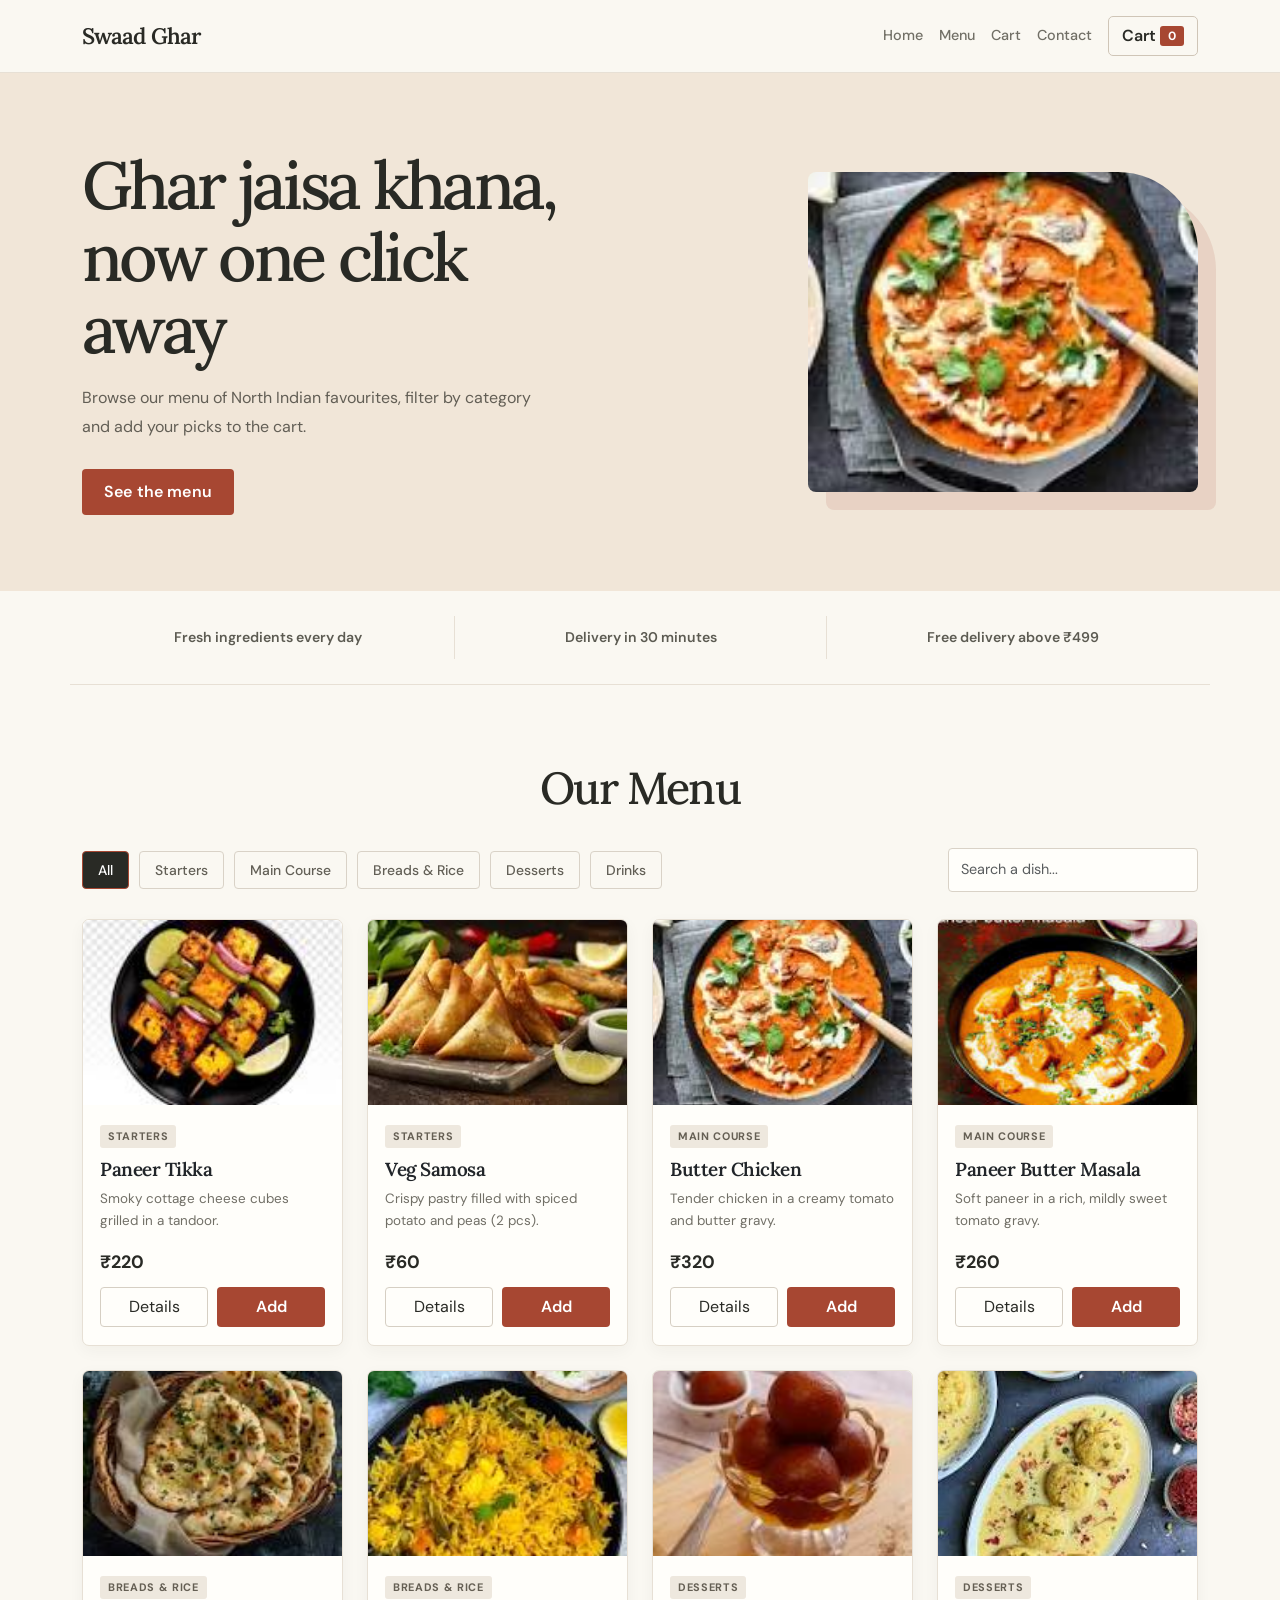
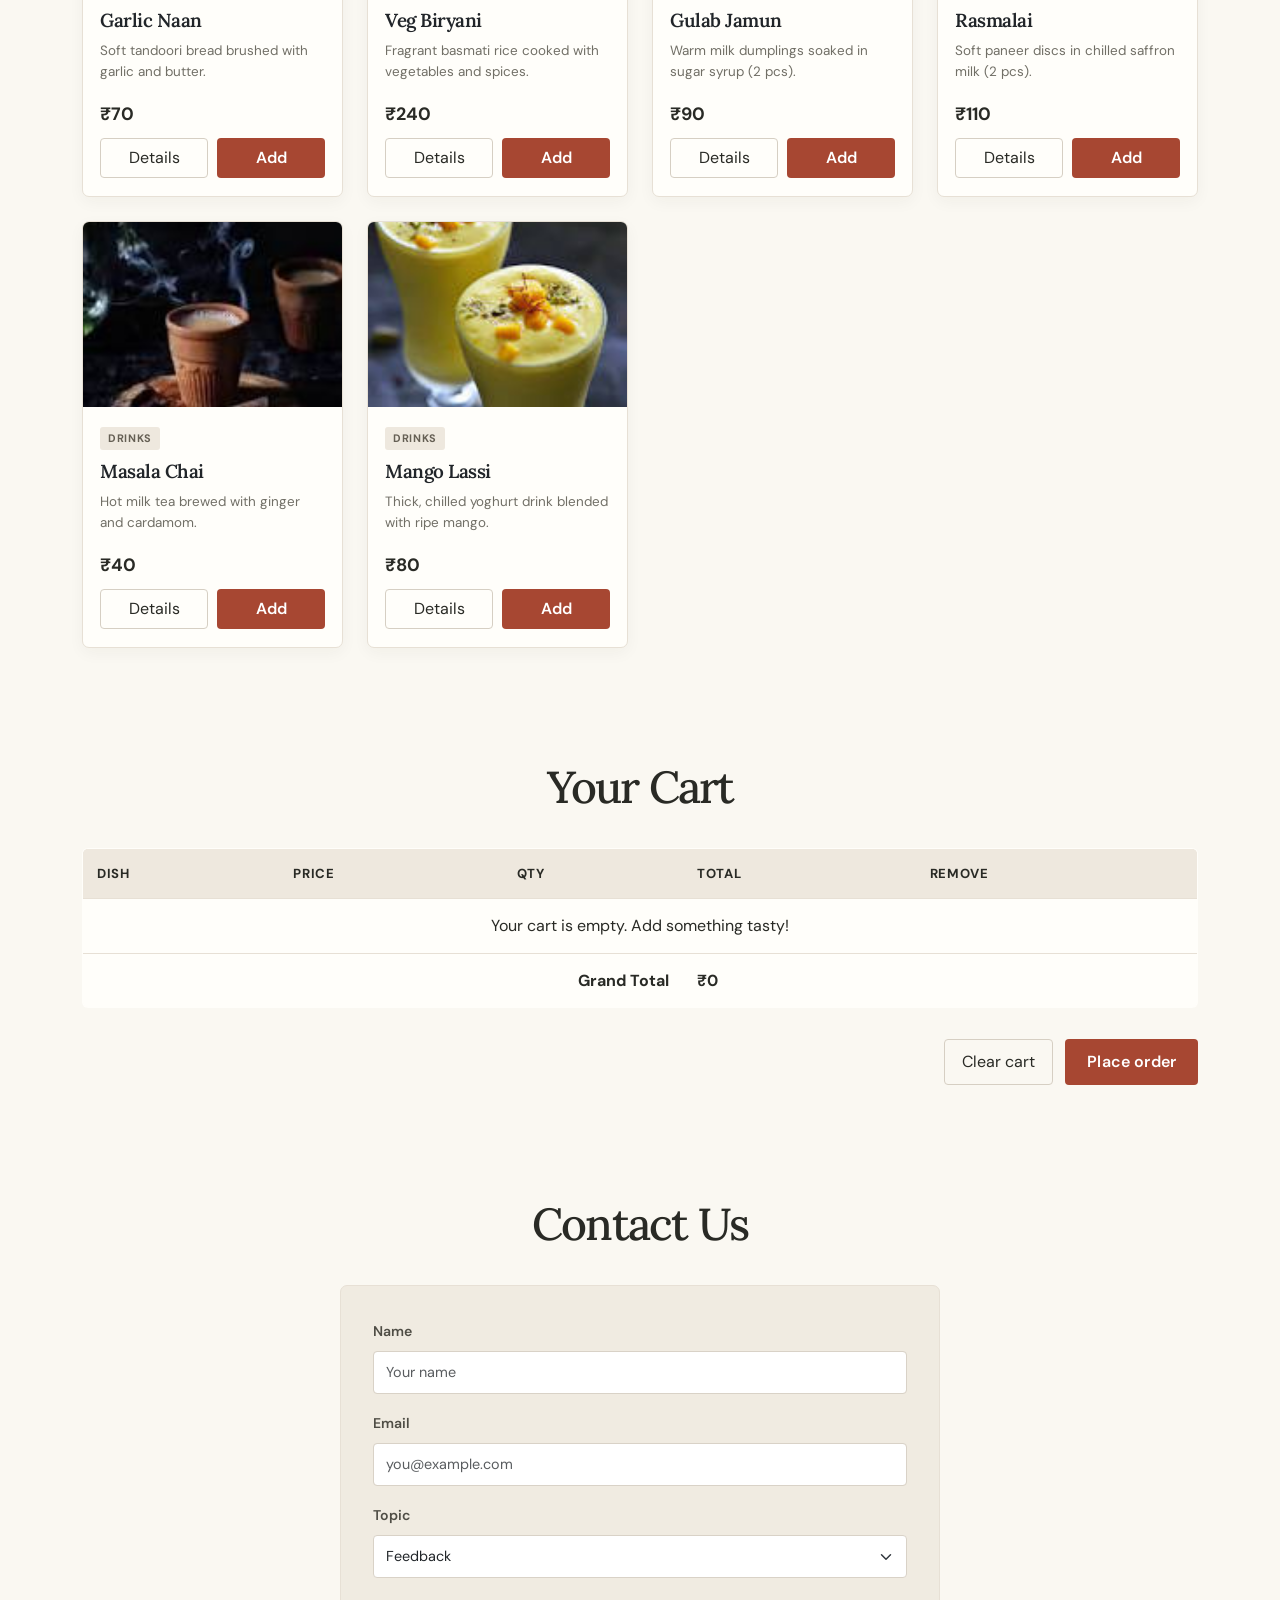
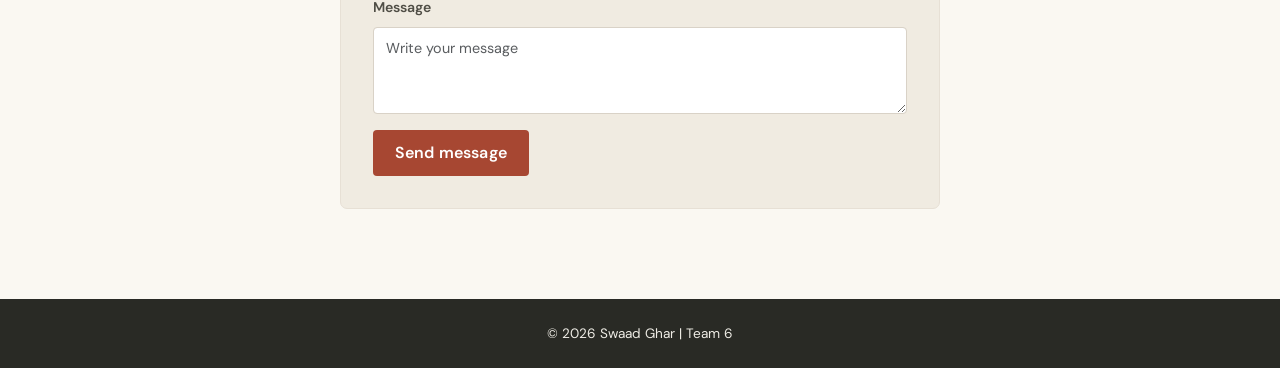
==== commit 459cc00d: "Update index.html" ====
--- a/index.html
+++ b/index.html
@@ -79,7 +79,7 @@
 
       <div class="col item" data-category="starters">
         <div class="card food-card h-100">
-          <img class="food-img bg-peach" src="images/download.jpg" alt="Grilled paneer tikka">
+          <img class="food-img bg-peach" src="download.jpg" alt="Grilled paneer tikka">
           <div class="card-body">
             <span class="badge category-badge">Starters</span>
             <h5 class="card-title">Paneer Tikka</h5>
@@ -95,7 +95,7 @@
 
       <div class="col item" data-category="starters">
         <div class="card food-card h-100">
-          <img class="food-img bg-butter" src="images/download%20(1).jpg" alt="Crispy vegetable samosas">
+          <img class="food-img bg-butter" src="download%20(1).jpg" alt="Crispy vegetable samosas">
           <div class="card-body">
             <span class="badge category-badge">Starters</span>
             <h5 class="card-title">Veg Samosa</h5>
@@ -111,7 +111,7 @@
 
       <div class="col item" data-category="main">
         <div class="card food-card h-100">
-          <img class="food-img bg-pink" src="images/download%20(2).jpg" alt="Butter chicken curry">
+          <img class="food-img bg-pink" src="download%20(2).jpg" alt="Butter chicken curry">
           <div class="card-body">
             <span class="badge category-badge">Main Course</span>
             <h5 class="card-title">Butter Chicken</h5>
@@ -127,7 +127,7 @@
 
       <div class="col item" data-category="main">
         <div class="card food-card h-100">
-          <img class="food-img bg-peach" src="images/download%20(3).jpg" alt="Paneer butter masala">
+          <img class="food-img bg-peach" src="download%20(3).jpg" alt="Paneer butter masala">
           <div class="card-body">
             <span class="badge category-badge">Main Course</span>
             <h5 class="card-title">Paneer Butter Masala</h5>
@@ -143,7 +143,7 @@
 
       <div class="col item" data-category="bread">
         <div class="card food-card h-100">
-          <img class="food-img bg-butter" src="images/download%20(4).jpg" alt="Garlic naan">
+          <img class="food-img bg-butter" src="download%20(4).jpg" alt="Garlic naan">
           <div class="card-body">
             <span class="badge category-badge">Breads &amp; Rice</span>
             <h5 class="card-title">Garlic Naan</h5>
@@ -159,7 +159,7 @@
 
       <div class="col item" data-category="bread">
         <div class="card food-card h-100">
-          <img class="food-img bg-mint" src="images/download%20(5).jpg" alt="Vegetable biryani with basmati rice and spices">
+          <img class="food-img bg-mint" src="download%20(5).jpg" alt="Vegetable biryani with basmati rice and spices">
           <div class="card-body">
             <span class="badge category-badge">Breads &amp; Rice</span>
             <h5 class="card-title">Veg Biryani</h5>
@@ -175,7 +175,7 @@
 
       <div class="col item" data-category="dessert">
         <div class="card food-card h-100">
-          <img class="food-img bg-pink" src="images/download%20(6).jpg" alt="Gulab jamun in sugar syrup">
+          <img class="food-img bg-pink" src="download%20(6).jpg" alt="Gulab jamun in sugar syrup">
           <div class="card-body">
             <span class="badge category-badge">Desserts</span>
             <h5 class="card-title">Gulab Jamun</h5>
@@ -191,7 +191,7 @@
 
       <div class="col item" data-category="dessert">
         <div class="card food-card h-100">
-          <img class="food-img bg-lavender" src="images/download%20(7).jpg" alt="Rasmalai served in saffron milk">
+          <img class="food-img bg-lavender" src="download%20(7).jpg" alt="Rasmalai served in saffron milk">
           <div class="card-body">
             <span class="badge category-badge">Desserts</span>
             <h5 class="card-title">Rasmalai</h5>
@@ -207,7 +207,7 @@
 
       <div class="col item" data-category="drink">
         <div class="card food-card h-100">
-          <img class="food-img bg-peach" src="images/download%20(8).jpg" alt="Hot masala chai">
+          <img class="food-img bg-peach" src="download%20(8).jpg" alt="Hot masala chai">
           <div class="card-body">
             <span class="badge category-badge">Drinks</span>
             <h5 class="card-title">Masala Chai</h5>
@@ -223,7 +223,7 @@
 
       <div class="col item" data-category="drink">
         <div class="card food-card h-100">
-          <img class="food-img bg-butter" src="images/download%20(9).jpg" alt="Chilled mango lassi">
+          <img class="food-img bg-butter" src="download%20(9).jpg" alt="Chilled mango lassi">
           <div class="card-body">
             <span class="badge category-badge">Drinks</span>
             <h5 class="card-title">Mango Lassi</h5>
